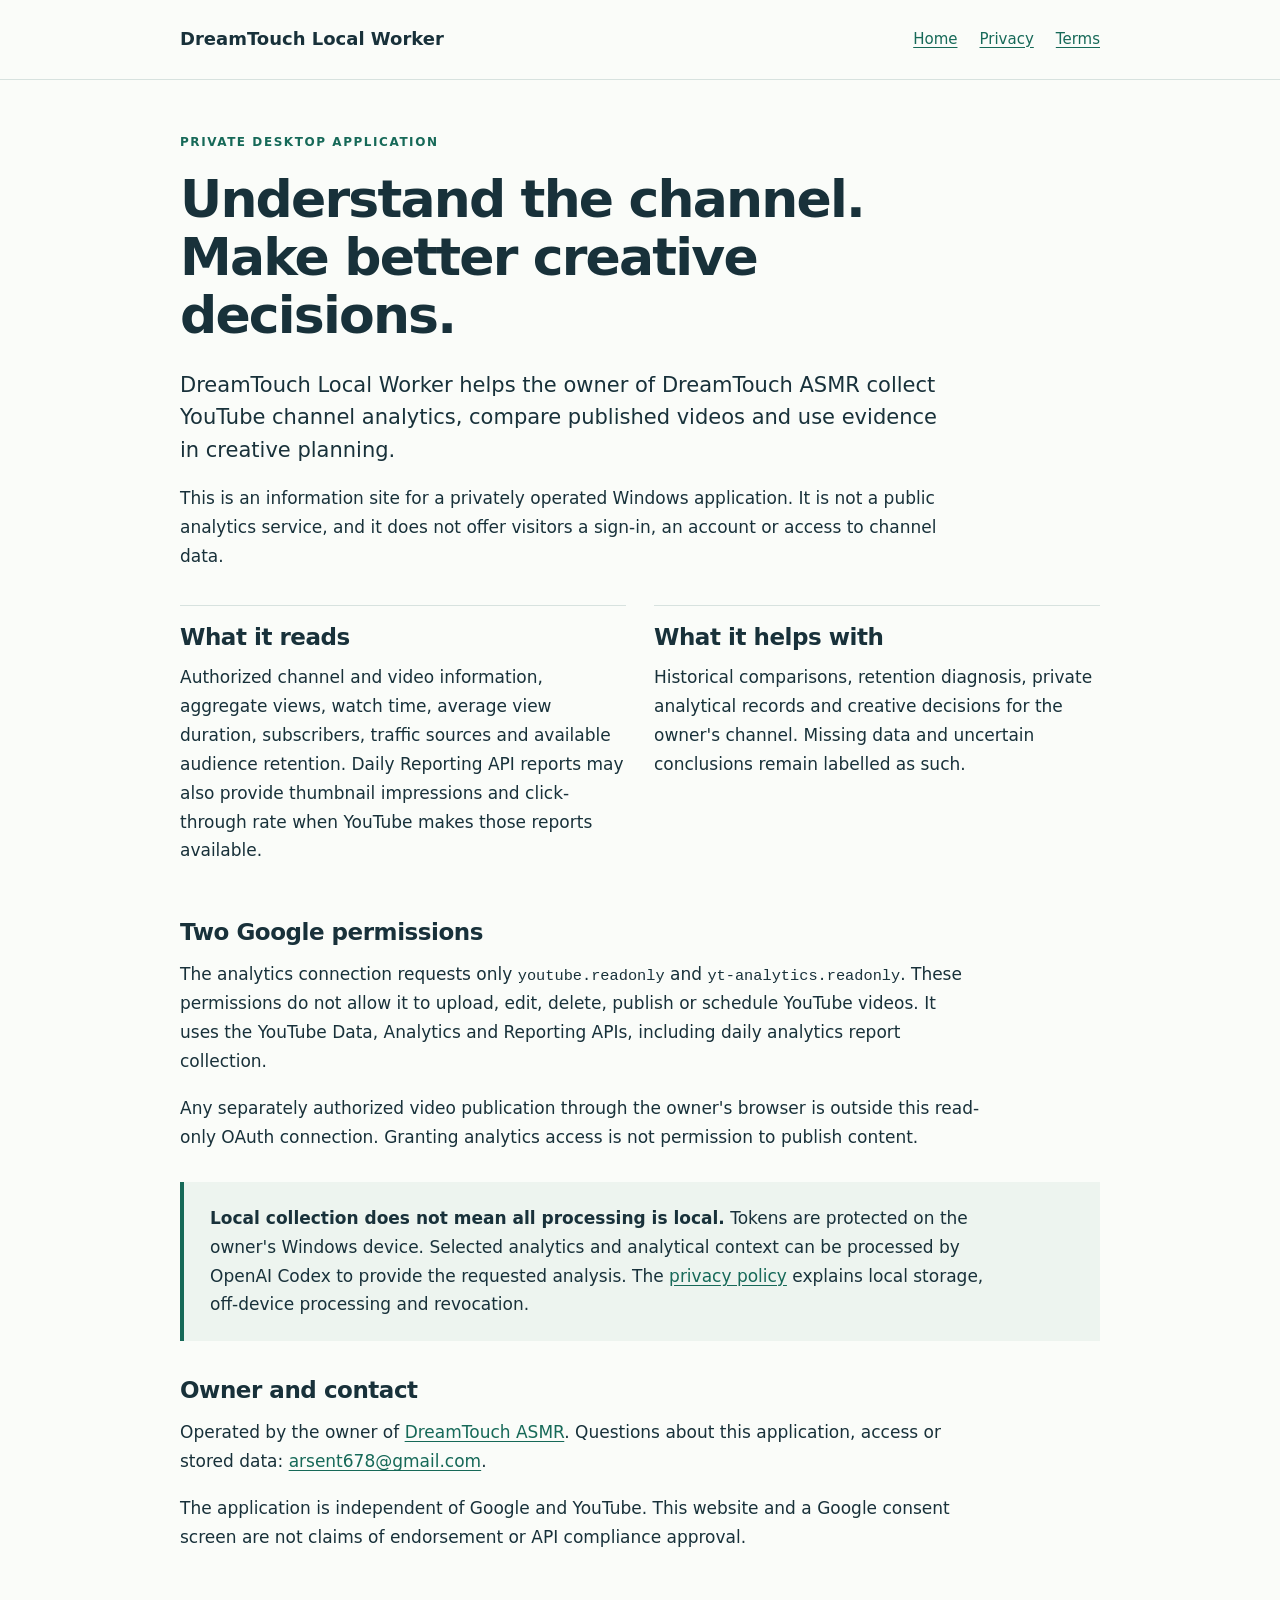
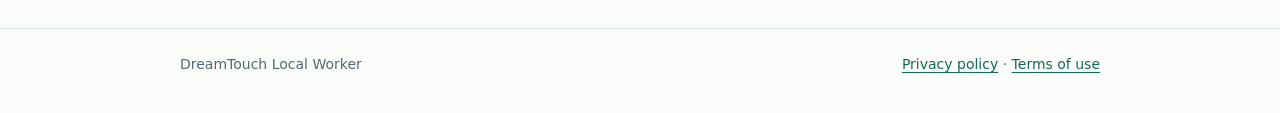
==== index.html @ a38a28b6 "Publish DreamTouch Local Worker information pages" ====
<!doctype html>
<html lang="en">
<head>
  <meta name="google-site-verification" content="cl3PkdQV7tjjs4OWMCx9phJMtvKV1X4TOSGwXWR_9Ic" />
  <meta charset="utf-8">
  <meta name="viewport" content="width=device-width, initial-scale=1">
  <meta name="description" content="DreamTouch Local Worker: a private desktop tool for the DreamTouch ASMR channel owner's YouTube analytics and creative planning.">
  <title>DreamTouch Local Worker</title>
  <link rel="stylesheet" href="styles.css">
</head>
<body>
<header><div class="wrap"><a class="brand" href="index.html">DreamTouch Local Worker</a><nav aria-label="Main navigation"><a href="index.html" aria-current="page">Home</a><a href="privacy.html">Privacy</a><a href="terms.html">Terms</a></nav></div></header>
<main class="wrap">
  <p class="eyebrow">Private desktop application</p>
  <h1>Understand the channel.<br>Make better creative decisions.</h1>
  <p class="lead">DreamTouch Local Worker helps the owner of DreamTouch ASMR collect YouTube channel analytics, compare published videos and use evidence in creative planning.</p>
  <p>This is an information site for a privately operated Windows application. It is not a public analytics service, and it does not offer visitors a sign-in, an account or access to channel data.</p>
  <div class="facts">
    <section><h2>What it reads</h2><p>Authorized channel and video information, aggregate views, watch time, average view duration, subscribers, traffic sources and available audience retention. Daily Reporting API reports may also provide thumbnail impressions and click-through rate when YouTube makes those reports available.</p></section>
    <section><h2>What it helps with</h2><p>Historical comparisons, retention diagnosis, private analytical records and creative decisions for the owner's channel. Missing data and uncertain conclusions remain labelled as such.</p></section>
  </div>
  <h2>Two Google permissions</h2>
  <p>The analytics connection requests only <code>youtube.readonly</code> and <code>yt-analytics.readonly</code>. These permissions do not allow it to upload, edit, delete, publish or schedule YouTube videos. It uses the YouTube Data, Analytics and Reporting APIs, including daily analytics report collection.</p>
  <p>Any separately authorized video publication through the owner's browser is outside this read-only OAuth connection. Granting analytics access is not permission to publish content.</p>
  <div class="note"><p><strong>Local collection does not mean all processing is local.</strong> Tokens are protected on the owner's Windows device. Selected analytics and analytical context can be processed by OpenAI Codex to provide the requested analysis. The <a href="privacy.html">privacy policy</a> explains local storage, off-device processing and revocation.</p></div>
  <h2>Owner and contact</h2>
  <p>Operated by the owner of <a href="https://www.youtube.com/channel/UCSAaE6BpSrY8Y1GhBk1ROaw">DreamTouch ASMR</a>. Questions about this application, access or stored data: <a href="mailto:arsent678@gmail.com">arsent678@gmail.com</a>.</p>
  <p>The application is independent of Google and YouTube. This website and a Google consent screen are not claims of endorsement or API compliance approval.</p>
</main>
<footer><div class="wrap"><span>DreamTouch Local Worker</span><span><a href="privacy.html">Privacy policy</a> · <a href="terms.html">Terms of use</a></span></div></footer>
</body>
</html>
---- styles.css ----
:root { color-scheme: light; --ink: #18313a; --muted: #536970; --line: #d7e2df; --accent: #166958; --paper: #fafcf9; }
* { box-sizing: border-box; }
body { margin: 0; background: var(--paper); color: var(--ink); font: 17px/1.7 system-ui, -apple-system, BlinkMacSystemFont, "Segoe UI", sans-serif; }
a { color: var(--accent); text-underline-offset: .2em; }
a:hover { color: #0b483c; }
a:focus-visible { outline: 3px solid #e0a04c; outline-offset: 4px; }
.wrap { width: min(920px, calc(100% - 44px)); margin: auto; }
header { border-bottom: 1px solid var(--line); padding: 24px 0; }
header .wrap { display: flex; flex-wrap: wrap; justify-content: space-between; align-items: center; gap: 16px; }
.brand { color: var(--ink); font-size: 18px; font-weight: 700; text-decoration: none; }
nav { display: flex; flex-wrap: wrap; gap: 22px; }
nav a { font-size: 15px; }
main { padding: 52px 0 58px; }
.eyebrow { color: var(--accent); font-size: 12px; font-weight: 700; letter-spacing: .13em; text-transform: uppercase; }
h1 { font-size: clamp(34px, 5vw, 52px); line-height: 1.12; letter-spacing: -.035em; margin: 14px 0 24px; max-width: 760px; }
h2 { font-size: 23px; line-height: 1.35; letter-spacing: -.02em; margin: 34px 0 12px; }
p { margin: 0 0 18px; max-width: 800px; }
.lead { font-size: 21px; line-height: 1.55; max-width: 760px; }
.note { padding: 22px 26px; border-left: 4px solid var(--accent); background: #edf4ef; margin: 30px 0; }
.note p:last-child { margin-bottom: 0; }
.facts { display: grid; grid-template-columns: 1fr 1fr; gap: 28px; margin: 34px 0; }
.facts section { border-top: 1px solid var(--line); padding-top: 16px; }
.facts h2 { margin: 0 0 10px; }
li { margin: 8px 0; }
code { font-size: .9em; overflow-wrap: anywhere; }
.date, footer { color: var(--muted); font-size: 14px; }
footer { border-top: 1px solid var(--line); padding: 24px 0 36px; }
footer .wrap { display: flex; flex-wrap: wrap; gap: 10px 24px; justify-content: space-between; }
@media (max-width: 600px) { .wrap { width: calc(100% - 32px); } main { padding-top: 34px; } .facts { grid-template-columns: 1fr; gap: 18px; } .lead { font-size: 19px; } }
@media print { body { background: white; font-size: 11pt; } header, footer { padding: 10px 0; } main { padding: 20px 0; } h1 { font-size: 28pt; } }
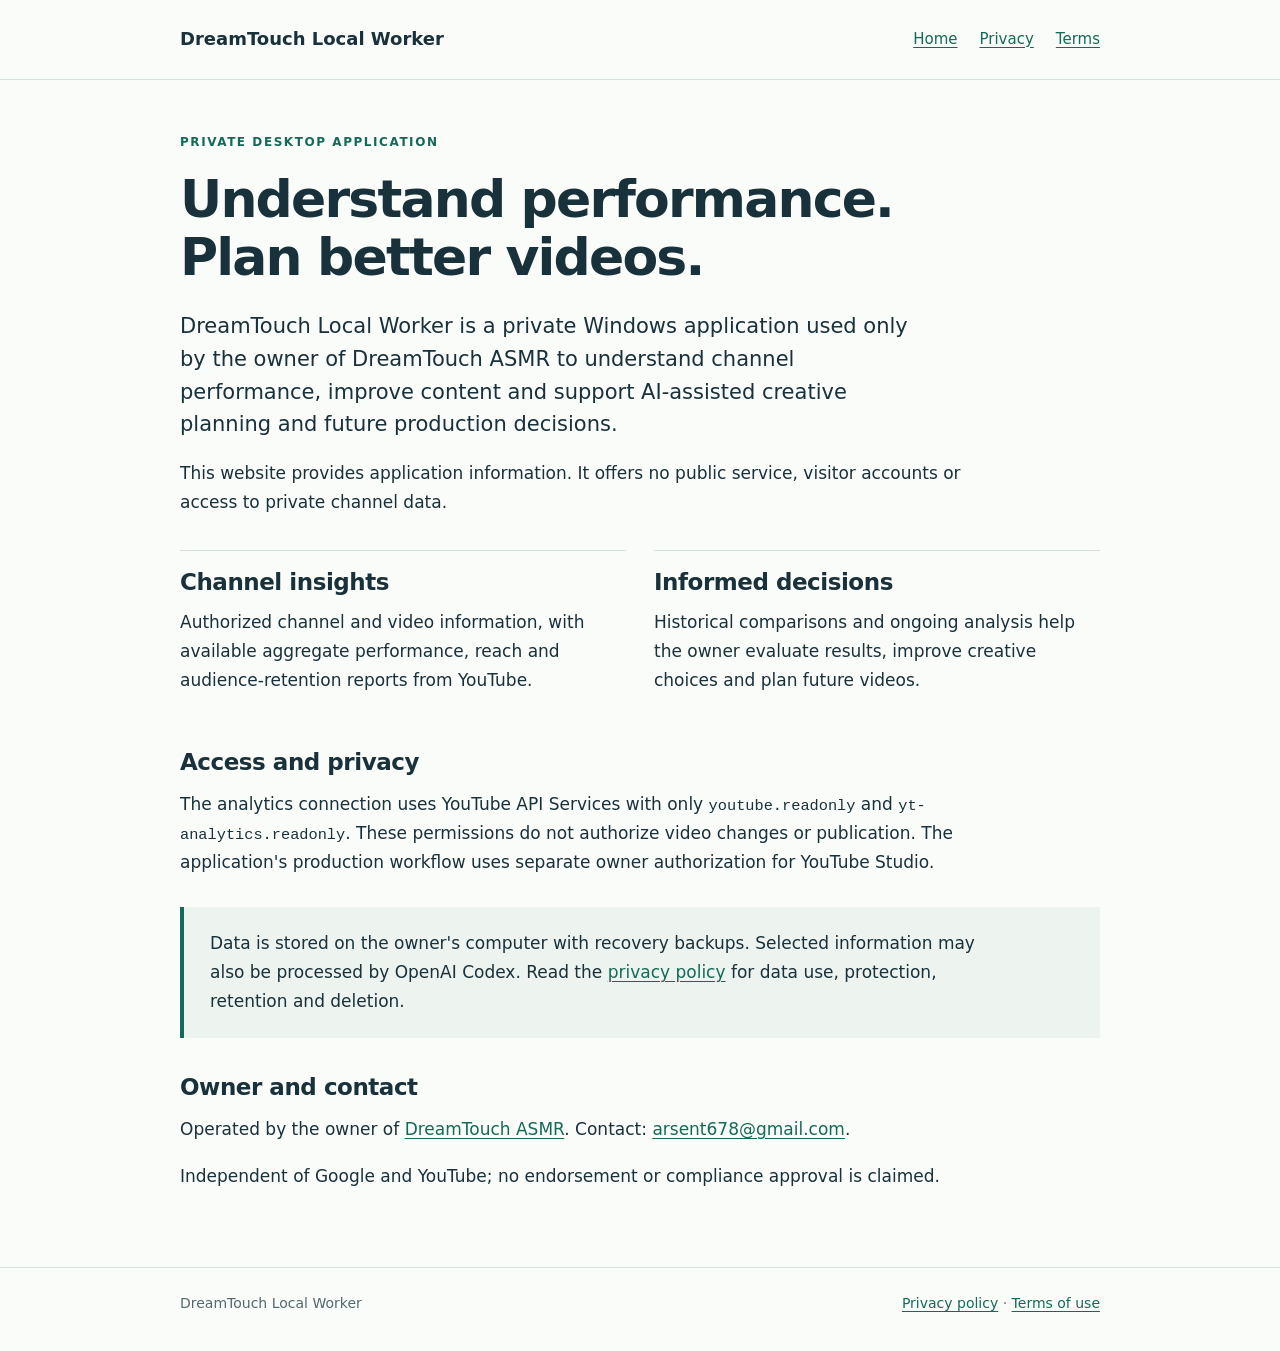
==== commit 174cf39f: "Simplify approved DreamTouch public website text Replace Home, Privacy and Terms with the owner-appr" ====
--- a/index.html
+++ b/index.html
@@ -4,7 +4,7 @@
   <meta name="google-site-verification" content="cl3PkdQV7tjjs4OWMCx9phJMtvKV1X4TOSGwXWR_9Ic" />
   <meta charset="utf-8">
   <meta name="viewport" content="width=device-width, initial-scale=1">
-  <meta name="description" content="DreamTouch Local Worker: a private desktop tool for the DreamTouch ASMR channel owner's YouTube analytics and creative planning.">
+  <meta name="description" content="A private application for the DreamTouch ASMR owner, using YouTube analytics to inform content improvement and AI-assisted creative planning.">
   <title>DreamTouch Local Worker</title>
   <link rel="stylesheet" href="styles.css">
 </head>
@@ -12,20 +12,19 @@
 <header><div class="wrap"><a class="brand" href="index.html">DreamTouch Local Worker</a><nav aria-label="Main navigation"><a href="index.html" aria-current="page">Home</a><a href="privacy.html">Privacy</a><a href="terms.html">Terms</a></nav></div></header>
 <main class="wrap">
   <p class="eyebrow">Private desktop application</p>
-  <h1>Understand the channel.<br>Make better creative decisions.</h1>
-  <p class="lead">DreamTouch Local Worker helps the owner of DreamTouch ASMR collect YouTube channel analytics, compare published videos and use evidence in creative planning.</p>
-  <p>This is an information site for a privately operated Windows application. It is not a public analytics service, and it does not offer visitors a sign-in, an account or access to channel data.</p>
+  <h1>Understand performance.<br>Plan better videos.</h1>
+  <p class="lead">DreamTouch Local Worker is a private Windows application used only by the owner of DreamTouch ASMR to understand channel performance, improve content and support AI-assisted creative planning and future production decisions.</p>
+  <p>This website provides application information. It offers no public service, visitor accounts or access to private channel data.</p>
   <div class="facts">
-    <section><h2>What it reads</h2><p>Authorized channel and video information, aggregate views, watch time, average view duration, subscribers, traffic sources and available audience retention. Daily Reporting API reports may also provide thumbnail impressions and click-through rate when YouTube makes those reports available.</p></section>
-    <section><h2>What it helps with</h2><p>Historical comparisons, retention diagnosis, private analytical records and creative decisions for the owner's channel. Missing data and uncertain conclusions remain labelled as such.</p></section>
+    <section><h2>Channel insights</h2><p>Authorized channel and video information, with available aggregate performance, reach and audience-retention reports from YouTube.</p></section>
+    <section><h2>Informed decisions</h2><p>Historical comparisons and ongoing analysis help the owner evaluate results, improve creative choices and plan future videos.</p></section>
   </div>
-  <h2>Two Google permissions</h2>
-  <p>The analytics connection requests only <code>youtube.readonly</code> and <code>yt-analytics.readonly</code>. These permissions do not allow it to upload, edit, delete, publish or schedule YouTube videos. It uses the YouTube Data, Analytics and Reporting APIs, including daily analytics report collection.</p>
-  <p>Any separately authorized video publication through the owner's browser is outside this read-only OAuth connection. Granting analytics access is not permission to publish content.</p>
-  <div class="note"><p><strong>Local collection does not mean all processing is local.</strong> Tokens are protected on the owner's Windows device. Selected analytics and analytical context can be processed by OpenAI Codex to provide the requested analysis. The <a href="privacy.html">privacy policy</a> explains local storage, off-device processing and revocation.</p></div>
+  <h2>Access and privacy</h2>
+  <p>The analytics connection uses YouTube API Services with only <code>youtube.readonly</code> and <code>yt-analytics.readonly</code>. These permissions do not authorize video changes or publication. The application's production workflow uses separate owner authorization for YouTube Studio.</p>
+  <div class="note"><p>Data is stored on the owner's computer with recovery backups. Selected information may also be processed by OpenAI Codex. Read the <a href="privacy.html">privacy policy</a> for data use, protection, retention and deletion.</p></div>
   <h2>Owner and contact</h2>
-  <p>Operated by the owner of <a href="https://www.youtube.com/channel/UCSAaE6BpSrY8Y1GhBk1ROaw">DreamTouch ASMR</a>. Questions about this application, access or stored data: <a href="mailto:arsent678@gmail.com">arsent678@gmail.com</a>.</p>
-  <p>The application is independent of Google and YouTube. This website and a Google consent screen are not claims of endorsement or API compliance approval.</p>
+  <p>Operated by the owner of <a href="https://www.youtube.com/channel/UCSAaE6BpSrY8Y1GhBk1ROaw">DreamTouch ASMR</a>. Contact: <a href="mailto:arsent678@gmail.com">arsent678@gmail.com</a>.</p>
+  <p>Independent of Google and YouTube; no endorsement or compliance approval is claimed.</p>
 </main>
 <footer><div class="wrap"><span>DreamTouch Local Worker</span><span><a href="privacy.html">Privacy policy</a> · <a href="terms.html">Terms of use</a></span></div></footer>
 </body>
